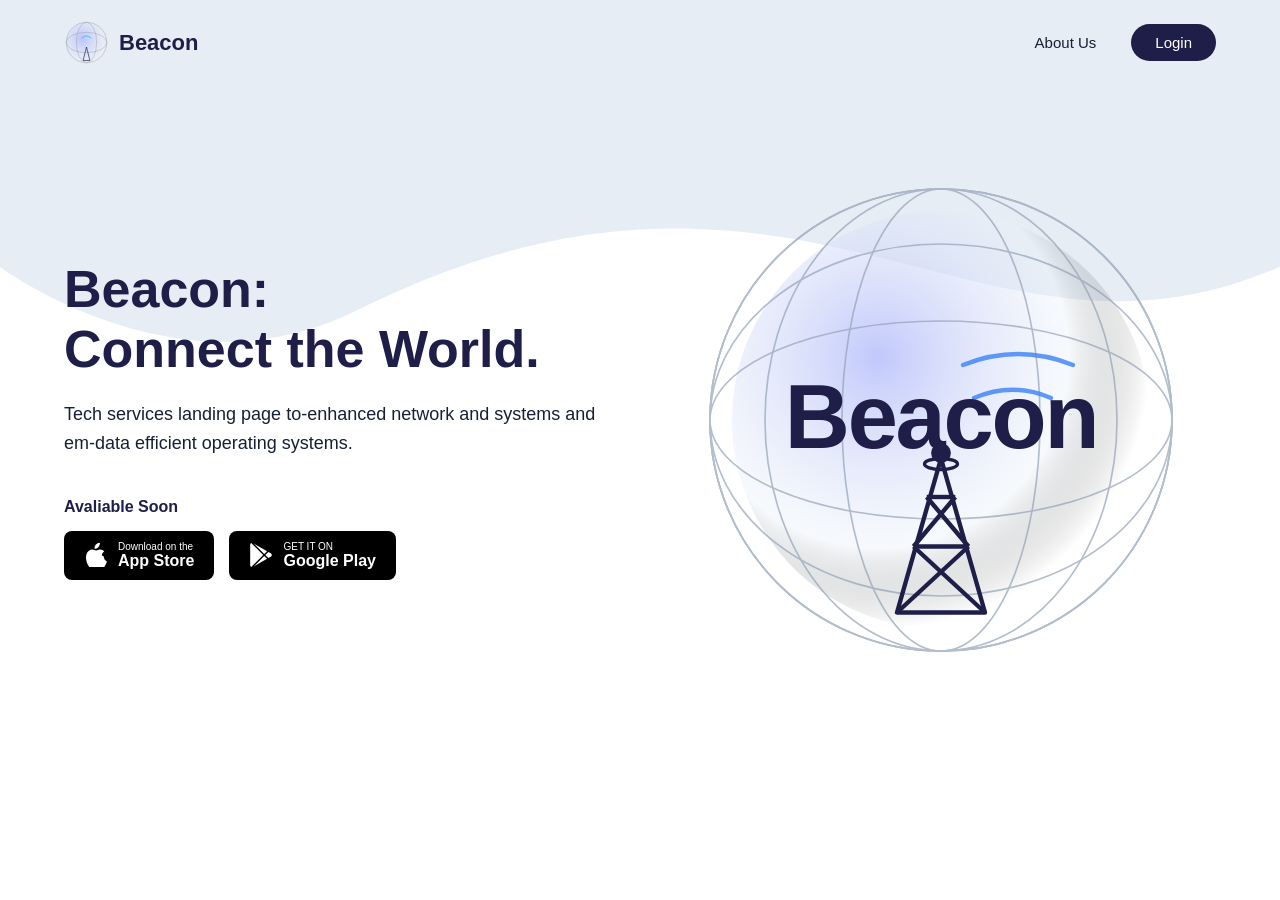
==== TOWERGIS/frontend/index.html @ b2c98d1f "initial commit" ====
<!DOCTYPE html>
<html lang="en">
<head>
    <meta charset="UTF-8">
    <meta name="viewport" content="width=device-width, initial-scale=1.0">
    <title>Beacon | Connect the World</title>

    <style>
        /* =========================================================
           BEACON LANDING PAGE
           ========================================================= */

        :root {
            --primary: #1e1e48;     /* Dark navy for brand text/buttons */
            --primary-hover: #2c2c68;
            --bg-color: #ffffff;
            --wave-color: #e6edf4;  /* Soft blue-gray for the background wave */
            --text-main: #172033;
            --text-muted: #64748b;
        }

        * {
            margin: 0;
            padding: 0;
            box-sizing: border-box;
            font-family: 'Inter', -apple-system, BlinkMacSystemFont, "Segoe UI", Roboto, sans-serif;
        }

        body {
            background-color: var(--bg-color);
            color: var(--text-main);
            overflow-x: hidden;
            position: relative;
        }

        a {
            text-decoration: none;
            color: inherit;
        }

        /* =========================================================
           BACKGROUND WAVE
           ========================================================= */
        .bg-wave {
            position: absolute;
            top: 0;
            left: 0;
            width: 100%;
            z-index: -1;
        }
        
        .bg-wave svg {
            width: 100%;
            height: auto;
            max-height: 85vh;
        }

        /* =========================================================
           NAVIGATION
           ========================================================= */
        .navbar {
            display: flex;
            justify-content: space-between;
            align-items: center;
            padding: 20px 5%;
            max-width: 1400px;
            margin: 0 auto;
            position: relative;
            z-index: 10;
        }

        .nav-logo {
            display: flex;
            align-items: center;
            gap: 10px;
            font-weight: 800;
            font-size: 22px;
            color: var(--primary);
        }

        /* Mini Logo for Navbar */
        .mini-logo-svg {
            width: 45px;
            height: 45px;
        }

        .nav-links {
            display: flex;
            gap: 35px;
            align-items: center;
        }

        .nav-links a {
            font-size: 15px;
            font-weight: 500;
            color: var(--text-main);
            transition: color 0.2s;
        }

        .nav-links a:hover {
            color: var(--primary);
        }

        .btn-get-started {
            background: var(--primary);
            color: white !important;
            padding: 10px 24px;
            border-radius: 30px;
            font-weight: 600;
            transition: background 0.2s, transform 0.2s;
        }

        .btn-get-started:hover {
            background: var(--primary-hover);
            transform: translateY(-2px);
        }

        /* Mobile Menu Toggle */
        .mobile-menu-btn {
            display: none;
            font-size: 24px;
            background: none;
            border: none;
            cursor: pointer;
            color: var(--primary);
        }

        /* =========================================================
           HERO SECTION
           ========================================================= */
        .hero {
            display: flex;
            align-items: center;
            justify-content: space-between;
            max-width: 1300px;
            margin: 60px auto;
            padding: 0 5%;
            position: relative;
            z-index: 10;
        }

        .hero-content {
            flex: 1;
            max-width: 550px;
        }

        .hero-content h1 {
            font-size: 52px;
            font-weight: 800;
            line-height: 1.15;
            color: var(--primary);
            margin-bottom: 20px;
        }

        .hero-content p {
            font-size: 18px;
            line-height: 1.6;
            color: var(--text-main);
            margin-bottom: 40px;
            font-weight: 400;
        }

        /* App Store Buttons */
        .download-title {
            font-size: 16px;
            font-weight: 700;
            margin-bottom: 15px;
            color: var(--primary);
        }

        .app-buttons {
            display: flex;
            gap: 15px;
        }

        .app-btn {
            display: flex;
            align-items: center;
            gap: 10px;
            background: #000;
            color: #fff;
            padding: 10px 20px;
            border-radius: 8px;
            text-decoration: none;
            transition: transform 0.2s;
        }

        .app-btn:hover {
            transform: translateY(-3px);
        }

        .app-btn svg {
            width: 24px;
            height: 24px;
            fill: white;
        }

        .app-btn-text {
            display: flex;
            flex-direction: column;
            align-items: flex-start;
        }

        .app-btn-text span:first-child {
            font-size: 10px;
        }

        .app-btn-text span:last-child {
            font-size: 16px;
            font-weight: 600;
        }

        /* =========================================================
           HERO GRAPHIC (BEACON LOGO)
           ========================================================= */
        .hero-graphic {
            flex: 1;
            display: flex;
            justify-content: flex-end;
            align-items: center;
        }

        .main-logo-svg {
            width: 100%;
            max-width: 550px;
            height: auto;
            animation: float 6s ease-in-out infinite;
        }

        @keyframes float {
            0% { transform: translateY(0px); }
            50% { transform: translateY(-15px); }
            100% { transform: translateY(0px); }
        }

        /* =========================================================
           RESPONSIVE DESIGN
           ========================================================= */
        @media (max-width: 992px) {
            .hero {
                flex-direction: column;
                text-align: center;
                gap: 50px;
                margin: 40px auto;
            }
            .hero-content {
                max-width: 100%;
                display: flex;
                flex-direction: column;
                align-items: center;
            }
            .hero-graphic {
                justify-content: center;
            }
            .nav-links {
                display: none; /* Hide links on mobile */
            }
            .mobile-menu-btn {
                display: block;
            }
            .hero-content h1 {
                font-size: 40px;
            }
        }

        @media (max-width: 600px) {
            .app-buttons {
                flex-direction: column;
                width: 100%;
                max-width: 300px;
            }
            .app-btn {
                justify-content: center;
            }
        }
    </style>
</head>
<body>

    <!-- Wavy Background -->
    <div class="bg-wave">
        <svg viewBox="0 0 1440 600" preserveAspectRatio="none">
            <path fill="var(--wave-color)" d="M0,0 L1440,0 L1440,300 C1100,450 900,100 400,350 C200,450 0,300 0,300 Z"></path>
        </svg>
    </div>

    <!-- Navigation Bar -->
    <nav class="navbar">
        <div class="nav-logo">
            <!-- Mini SVG Logo for Navbar -->
            <svg class="mini-logo-svg" viewBox="0 0 200 200" xmlns="http://www.w3.org/2000/svg">
                <defs>
                    <radialGradient id="mini-blue-grad" cx="40%" cy="40%" r="60%">
                        <stop offset="0%" stop-color="#bac2fb" />
                        <stop offset="100%" stop-color="#ebf1f8" stop-opacity="0.5" />
                    </radialGradient>
                </defs>
                <circle cx="100" cy="100" r="90" fill="url(#mini-blue-grad)" />
                <ellipse cx="100" cy="100" rx="90" ry="90" stroke="#888" stroke-width="1.5" fill="none" />
                <ellipse cx="100" cy="100" rx="45" ry="90" stroke="#888" stroke-width="1.5" fill="none" />
                <ellipse cx="100" cy="100" rx="90" ry="45" stroke="#888" stroke-width="1.5" fill="none" />
                <!-- Mini Tower -->
                <path d="M100 120 L85 180 L115 180 Z" stroke="#1e1e48" stroke-width="3" fill="none"/>
                <!-- Signal -->
                <path d="M80 80 Q100 60 120 80" stroke="#00c2ff" stroke-width="3" fill="none" stroke-linecap="round"/>
            </svg>
            Beacon
        </div>

        <button class="mobile-menu-btn">☰</button>

        <div class="nav-links">
            <a href="#"></a>
            <a href="#"></a>
            <a href="#"></a>
            <a href="#"></a>
            <a href="about.html">About Us</a>
            <!-- Links to your actual login page -->
            <a href="login.html" class="btn-get-started">Login</a>
        </div>
    </nav>

    <!-- Hero Section -->
    <main class="hero">
        <!-- Left Content -->
        <div class="hero-content">
            <h1>Beacon:<br>Connect the World.</h1>
            <p>Tech services landing page to-enhanced network and systems and em-data efficient operating systems.</p>
            
            <div class="download-title">Avaliable Soon</div>
            <div class="app-buttons">
                <a href="#" class="app-btn">
                    <!-- Apple Logo SVG -->
                    <svg viewBox="0 0 384 512">
                        <path d="M318.7 268.7c-.2-36.7 16.4-64.4 50-84.8-18.8-26.9-47.2-41.7-84.1-44.6-35.9-2.8-74.3 22.7-93.1 22.7-18.9 0-48.6-21.4-75.6-21.2-46.7 .3-89.8 27.2-114 69.2-48.8 84.8-14.8 211.2 32.5 281.3 23.3 34.6 51 70.3 87 69.1 34.2-1.3 47.3-21.9 88.5-21.9 41.1 0 53 22 88.5 21.3 37.3-.6 61.2-33.8 84.1-70.5 29.3-46.9 41.4-92.4 42.1-94.8-1.1-.5-66.2-25.5-65.9-105.8zM245.9 83.1c20.3-24.7 34-59.2 30.2-93.1-28.7 1.2-64.4 19.3-85.4 43.8-17.5 20.3-33.5 55.4-28.9 88.7 32.3 2.5 63.8-14.7 84.1-39.4z"/>
                    </svg>
                    <div class="app-btn-text">
                        <span>Download on the</span>
                        <span>App Store</span>
                    </div>
                </a>

                <a href="#" class="app-btn">
                    <!-- Google Play Logo SVG -->
                    <svg viewBox="0 0 512 512">
                        <path d="M325.3 234.3L104.6 13l280.8 161.2-60.1 60.1zM47 0C34 6.8 25.3 19.2 25.3 35.3v441.3c0 16.1 8.7 28.5 21.7 35.3l256-256L47 0zm425.2 225.6l-58.9-34.1-65.7 64.5 65.7 64.5 60.1-34.1c18-14.3 18-46.5-1.2-60.8zM104.6 499l280.8-161.2-60.1-60.1L104.6 499z"/>
                    </svg>
                    <div class="app-btn-text">
                        <span>GET IT ON</span>
                        <span>Google Play</span>
                    </div>
                </a>
            </div>
        </div>

        <!-- Right Content: The Beacon Logo Graphic -->
        <div class="hero-graphic">
            <!-- Full SVG Recreation of the Beacon Logo -->
            <svg class="main-logo-svg" viewBox="0 0 500 500" xmlns="http://www.w3.org/2000/svg">
                <defs>
                    <radialGradient id="blue-grad" cx="35%" cy="35%" r="65%">
                        <stop offset="0%" stop-color="#bac2fb" stop-opacity="0.9" />
                        <stop offset="70%" stop-color="#ebf1f8" stop-opacity="0.4" />
                        <stop offset="100%" stop-color="transparent" />
                    </radialGradient>
                    
                    <filter id="shadow" x="-10%" y="-10%" width="120%" height="120%">
                        <feDropShadow dx="0" dy="5" stdDeviation="5" flood-color="#000" flood-opacity="0.2"/>
                    </filter>
                </defs>

                <!-- Colored Backdrop -->
                <circle cx="250" cy="250" r="190" fill="url(#blue-grad)" />

                <!-- Wireframe Globe Lines -->
                <g stroke="#94a3b8" stroke-width="1.5" fill="none" opacity="0.7">
                    <!-- Outer Circle -->
                    <circle cx="250" cy="250" r="210" />
                    <!-- Vertical Ellipses -->
                    <ellipse cx="250" cy="250" rx="90" ry="210" />
                    <ellipse cx="250" cy="250" rx="160" ry="210" />
                    <!-- Horizontal Ellipses -->
                    <ellipse cx="250" cy="250" rx="210" ry="90" />
                    <ellipse cx="250" cy="250" rx="210" ry="160" />
                    <!-- Diagonals -->
                    <ellipse cx="250" cy="250" rx="210" ry="210" transform="rotate(45 250 250)" />
                    <ellipse cx="250" cy="250" rx="210" ry="210" transform="rotate(-45 250 250)" />
                </g>

                <!-- Signal Waves -->
                <g stroke="#3b82f6" stroke-width="4" fill="none" stroke-linecap="round" opacity="0.8">
                    <path d="M 270 200 Q 320 180 370 200" />
                    <path d="M 280 230 Q 315 215 350 230" />
                </g>

                <!-- Text "Beacon" -->
                <text x="250" y="275" font-family="'Inter', sans-serif" font-size="82" font-weight="900" fill="#1e1e48" text-anchor="middle" letter-spacing="-2">Beacon</text>

                <!-- Tower Structure -->
                <g stroke="#1e1e48" stroke-width="4" fill="none" stroke-linejoin="round" transform="translate(0, 25)">
                    <!-- Main Legs -->
                    <path d="M 250 260 L 210 400 L 290 400 Z" />
                    <!-- Horizontal braces -->
                    <line x1="225" y1="340" x2="275" y2="340" />
                    <line x1="237" y1="295" x2="263" y2="295" />
                    <!-- Diagonal braces -->
                    <line x1="225" y1="340" x2="263" y2="295" />
                    <line x1="237" y1="295" x2="275" y2="340" />
                    
                    <line x1="210" y1="400" x2="275" y2="340" />
                    <line x1="225" y1="340" x2="290" y2="400" />
                    
                    <!-- Top Beacon dot -->
                    <circle cx="250" cy="255" r="7" fill="#1e1e48" />
                    <!-- Ring around top -->
                    <ellipse cx="250" cy="265" rx="15" ry="5" stroke-width="3" />
                </g>
            </svg>
        </div>
    </main>

    <script>
        // Simple script to handle mobile menu toggle
        document.querySelector('.mobile-menu-btn').addEventListener('click', function() {
            const links = document.querySelector('.nav-links');
            if (links.style.display === 'flex') {
                links.style.display = 'none';
            } else {
                links.style.display = 'flex';
                links.style.flexDirection = 'column';
                links.style.position = 'absolute';
                links.style.top = '80px';
                links.style.left = '0';
                links.style.width = '100%';
                links.style.background = '#ffffff';
                links.style.padding = '20px';
                links.style.boxShadow = '0 10px 15px rgba(0,0,0,0.1)';
            }
        });
    </script>
</body>
</html>
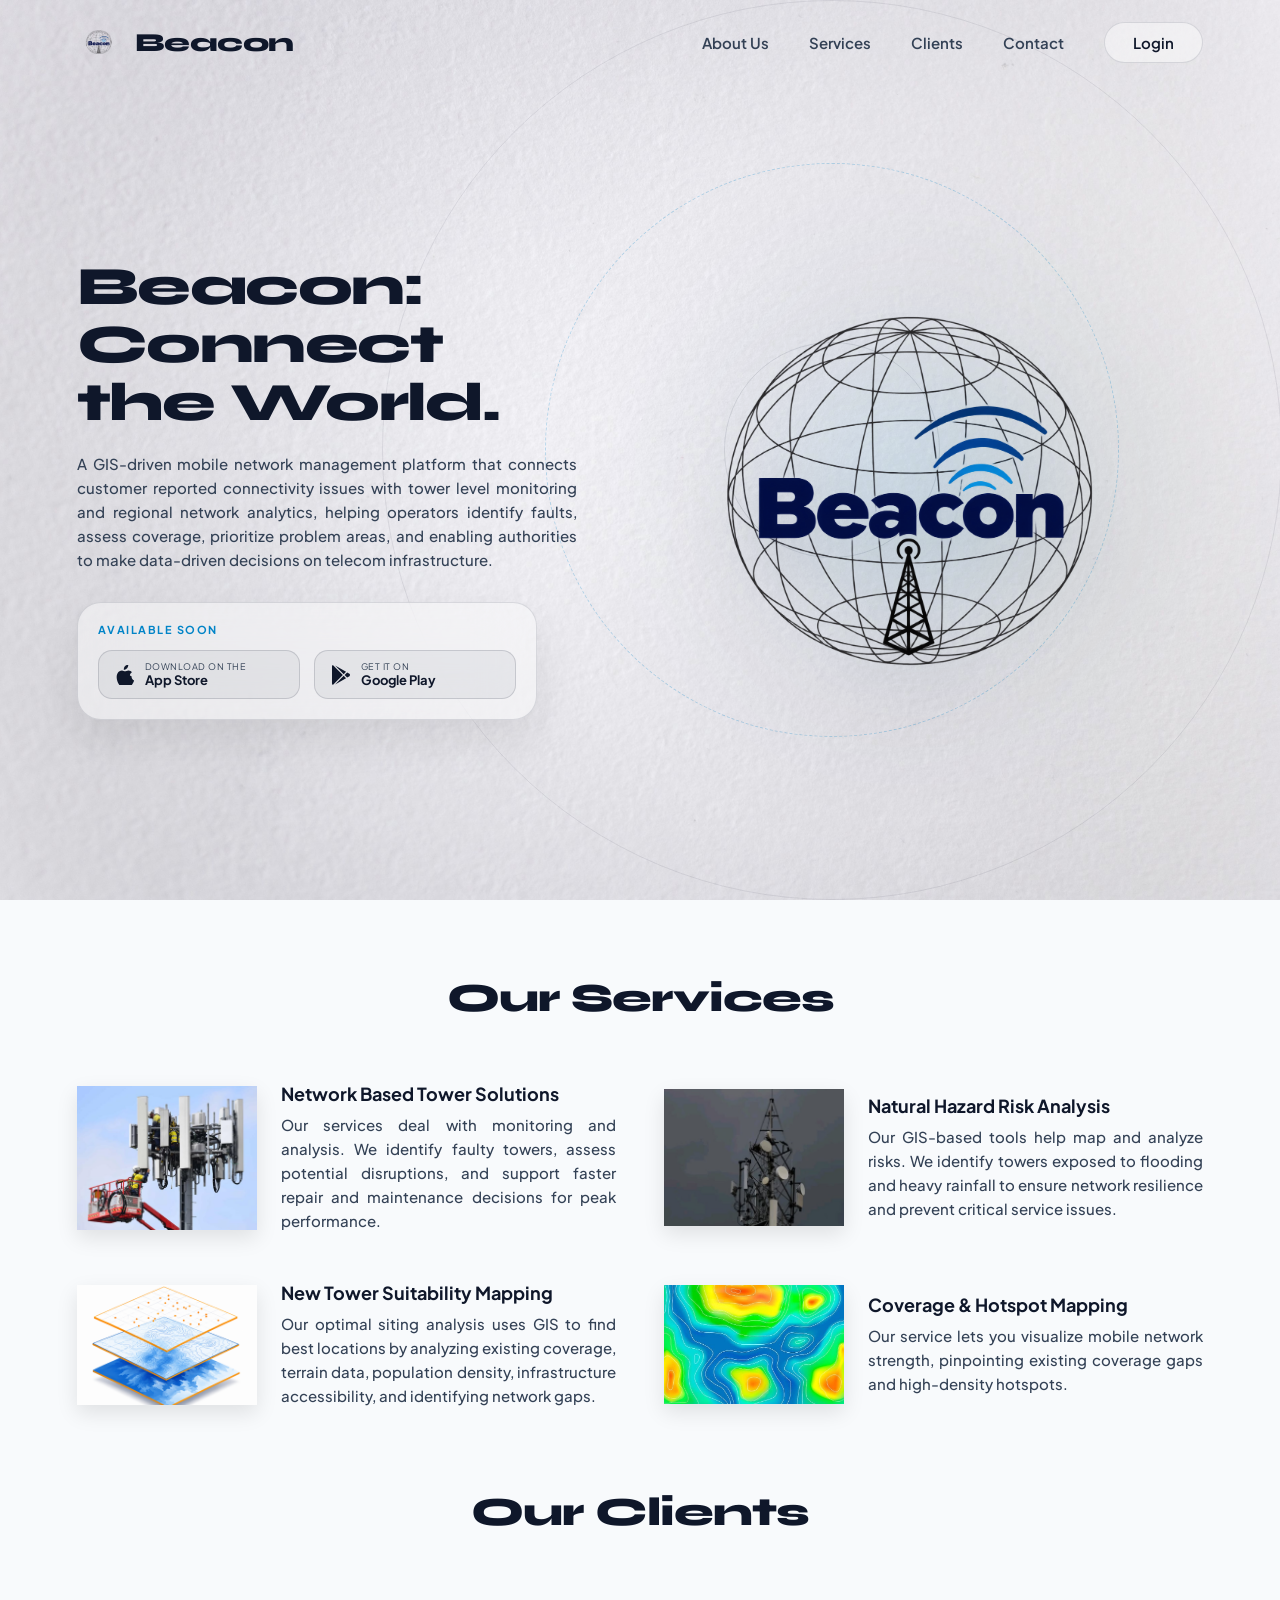
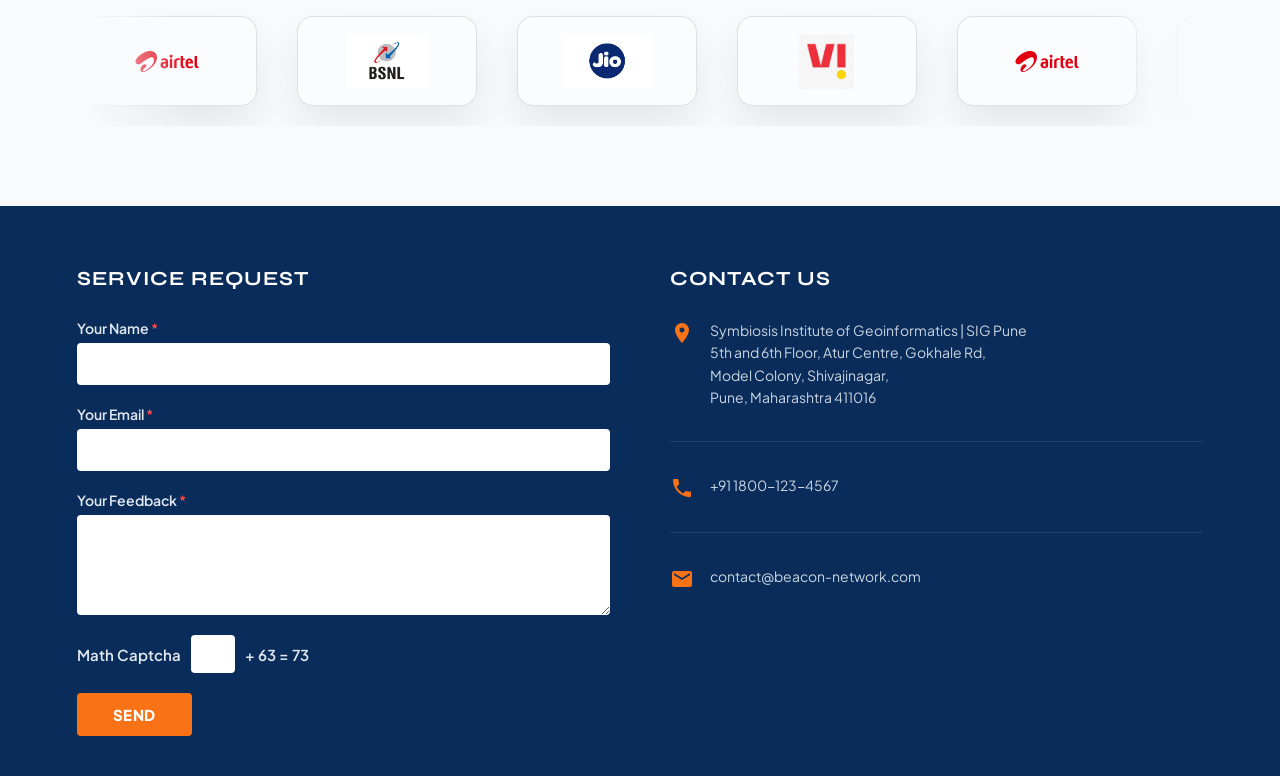
==== commit d9c1fe40: "merged updated code from teammate" ====
--- a/TOWERGIS/frontend/index.html
+++ b/TOWERGIS/frontend/index.html
@@ -5,32 +5,56 @@
     <meta name="viewport" content="width=device-width, initial-scale=1.0">
     <title>Beacon | Connect the World</title>
 
+    <link rel="preconnect" href="https://fonts.googleapis.com">
+    <link rel="preconnect" href="https://fonts.gstatic.com" crossorigin>
+    <link href="https://fonts.googleapis.com/css2?family=Plus+Jakarta+Sans:wght@300;400;500;600;700;800&family=Syne:wght@500;700;800&display=swap" rel="stylesheet">
+
     <style>
-        /* =========================================================
-           BEACON LANDING PAGE
-           ========================================================= */
-
         :root {
-            --primary: #1e1e48;     /* Dark navy for brand text/buttons */
-            --primary-hover: #2c2c68;
-            --bg-color: #ffffff;
-            --wave-color: #e6edf4;  /* Soft blue-gray for the background wave */
-            --text-main: #172033;
-            --text-muted: #64748b;
+            --text-main: #0f172a;        /* Dark slate main text */
+            --text-muted: #334155;       /* Muted dark body text */
+            --accent-glow: #0284c7;      /* Darker sky-blue accent */
+            --beacon-blue: #092c5a;     /* Deep Beacon Blue shade for Footer */
+            
+            --font-logo: 'Colasta', 'Syne', sans-serif;
+            --font-body: 'Methane', 'Plus Jakarta Sans', sans-serif;
+
+            /* Light Glassmorphic Card Styling */
+            --glass-bg: rgba(255, 255, 255, 0.45);
+            --glass-border: rgba(15, 23, 42, 0.12);
+            --glass-blur: blur(28px);
+            --glass-shadow: 0 20px 40px rgba(0, 0, 0, 0.08);
+        }
+
+        @font-face {
+            font-family: 'Colasta';
+            src: local('Colasta');
+            font-weight: bold;
+        }
+        @font-face {
+            font-family: 'Methane';
+            src: local('Methane');
         }
 
         * {
             margin: 0;
             padding: 0;
             box-sizing: border-box;
-            font-family: 'Inter', -apple-system, BlinkMacSystemFont, "Segoe UI", Roboto, sans-serif;
+            font-family: var(--font-body);
+        }
+
+        html, body {
+            min-height: 100vh;
+            overflow-y: auto;
+            scroll-behavior: smooth;
         }
 
         body {
-            background-color: var(--bg-color);
+            background-color: #f8fafc;
             color: var(--text-main);
-            overflow-x: hidden;
             position: relative;
+            display: flex;
+            flex-direction: column;
         }
 
         a {
@@ -38,389 +62,846 @@
             color: inherit;
         }
 
-        /* =========================================================
-           BACKGROUND WAVE
-           ========================================================= */
-        .bg-wave {
+        /* BACKGROUND MEDIA */
+        .bg-viewport {
+            position: fixed;
+            inset: 0;
+            width: 100vw;
+            height: 100vh;
+            z-index: 1;
+            pointer-events: none;
+            overflow: hidden;
+        }
+
+        .bg-image {
             position: absolute;
-            top: 0;
-            left: 0;
-            width: 100%;
-            z-index: -1;
-        }
-        
-        .bg-wave svg {
-            width: 100%;
-            height: auto;
-            max-height: 85vh;
-        }
-
-        /* =========================================================
-           NAVIGATION
-           ========================================================= */
+            inset: 0;
+            width: 100%;
+            height: 100%;
+            object-fit: cover;
+            filter: none;
+        }
+
+        .bg-overlay {
+            display: none;
+        }
+
+        .radar-rings {
+            position: absolute;
+            top: 50%;
+            left: 65%;
+            transform: translate(-50%, -50%);
+            width: 900px;
+            height: 900px;
+            border-radius: 50%;
+            border: 1px solid rgba(15, 23, 42, 0.08);
+            pointer-events: none;
+        }
+
+        .radar-rings::before,
+        .radar-rings::after {
+            content: '';
+            position: absolute;
+            inset: 18%;
+            border-radius: 50%;
+            border: 1px dashed rgba(2, 132, 199, 0.25);
+        }
+
+        .radar-rings::after {
+            inset: 38%;
+            border: 1px solid rgba(15, 23, 42, 0.1);
+        }
+
+        /* NAVIGATION BAR */
         .navbar {
             display: flex;
             justify-content: space-between;
             align-items: center;
-            padding: 20px 5%;
+            padding: 20px 6%;
             max-width: 1400px;
             margin: 0 auto;
+            width: 100%;
             position: relative;
             z-index: 10;
         }
 
-        .nav-logo {
+        .nav-brand {
+            display: flex;
+            align-items: center;
+            gap: 14px;
+        }
+
+        .nav-logo-wrapper {
+            width: 44px;
+            height: 44px;
+            display: flex;
+            align-items: center;
+            justify-content: center;
+            background: transparent;
+            border: none;
+            padding: 0;
+            box-shadow: none;
+        }
+
+        .nav-logo-img {
+            width: 100%;
+            height: 100%;
+            object-fit: contain;
+        }
+
+        .nav-title {
+            font-family: var(--font-logo);
+            font-weight: 800;
+            font-size: 26px;
+            letter-spacing: -0.5px;
+            color: var(--text-main);
+        }
+
+        .nav-links {
+            display: flex;
+            gap: 40px;
+            align-items: center;
+        }
+
+        .nav-links a {
+            font-size: 15px;
+            font-weight: 600;
+            color: var(--text-muted);
+            transition: color 0.25s;
+        }
+
+        .nav-links a:hover {
+            color: var(--text-main);
+        }
+
+        .btn-login {
+            background: var(--glass-bg);
+            border: 1px solid var(--glass-border);
+            backdrop-filter: var(--glass-blur);
+            -webkit-backdrop-filter: var(--glass-blur);
+            color: var(--text-main) !important;
+            padding: 10px 28px;
+            border-radius: 30px;
+            font-weight: 700;
+            transition: all 0.3s ease;
+        }
+
+        .btn-login:hover {
+            background: rgba(255, 255, 255, 0.8);
+            border-color: rgba(15, 23, 42, 0.3);
+            transform: translateY(-2px);
+        }
+
+        .mobile-menu-btn {
+            display: none;
+            font-size: 22px;
+            background: none;
+            border: none;
+            color: var(--text-main);
+            cursor: pointer;
+        }
+
+        /* HERO SECTION */
+        .hero {
+            display: flex;
+            align-items: center;
+            justify-content: space-between;
+            max-width: 1400px;
+            margin: auto;
+            padding: 0 4% 0 6%;
+            position: relative;
+            z-index: 10;
+            gap: 20px;
+            min-height: calc(100vh - 90px);
+            width: 100%;
+        }
+
+        .hero-content {
+            flex: 0 0 500px;
+            max-width: 500px;
+            z-index: 5;
+        }
+
+        .hero-title {
+            font-family: var(--font-logo);
+            font-size: 54px;
+            font-weight: 800;
+            line-height: 1.08;
+            letter-spacing: -1.5px;
+            margin-bottom: 20px;
+            color: var(--text-main);
+        }
+
+        .hero-description {
+            font-size: 15px;
+            line-height: 1.6;
+            color: var(--text-muted);
+            margin-bottom: 30px;
+            font-weight: 500;
+            text-align: justify;
+        }
+
+        .download-card {
+            background: var(--glass-bg);
+            border: 1px solid var(--glass-border);
+            backdrop-filter: var(--glass-blur);
+            -webkit-backdrop-filter: var(--glass-blur);
+            padding: 20px;
+            border-radius: 24px;
+            box-shadow: var(--glass-shadow);
+            display: inline-block;
+            width: 100%;
+            max-width: 460px;
+        }
+
+        .download-title {
+            font-size: 11px;
+            text-transform: uppercase;
+            letter-spacing: 1.5px;
+            font-weight: 700;
+            margin-bottom: 14px;
+            color: var(--accent-glow);
+        }
+
+        .app-buttons {
+            display: flex;
+            gap: 14px;
+        }
+
+        .app-btn {
+            flex: 1;
             display: flex;
             align-items: center;
             gap: 10px;
-            font-weight: 800;
-            font-size: 22px;
-            color: var(--primary);
-        }
-
-        /* Mini Logo for Navbar */
-        .mini-logo-svg {
-            width: 45px;
-            height: 45px;
-        }
-
-        .nav-links {
-            display: flex;
-            gap: 35px;
+            background: rgba(15, 23, 42, 0.05);
+            border: 1px solid rgba(15, 23, 42, 0.15);
+            color: var(--text-main);
+            padding: 10px 16px;
+            border-radius: 14px;
+            transition: all 0.3s ease;
+        }
+
+        .app-btn:hover {
+            background: rgba(15, 23, 42, 0.1);
+            border-color: rgba(15, 23, 42, 0.3);
+            transform: translateY(-2px);
+        }
+
+        .app-btn svg {
+            width: 20px;
+            height: 20px;
+            fill: var(--text-main);
+        }
+
+        .app-btn-text {
+            display: flex;
+            flex-direction: column;
+        }
+
+        .app-btn-text span:first-child {
+            font-size: 9px;
+            text-transform: uppercase;
+            letter-spacing: 0.5px;
+            color: var(--text-muted);
+        }
+
+        .app-btn-text span:last-child {
+            font-size: 13px;
+            font-weight: 700;
+            color: var(--text-main);
+        }
+
+        .hero-graphic {
+            flex: 1;
+            height: 100%;
+            display: flex;
+            justify-content: center;
             align-items: center;
-        }
-
-        .nav-links a {
-            font-size: 15px;
-            font-weight: 500;
-            color: var(--text-main);
-            transition: color 0.2s;
-        }
-
-        .nav-links a:hover {
-            color: var(--primary);
-        }
-
-        .btn-get-started {
-            background: var(--primary);
-            color: white !important;
-            padding: 10px 24px;
-            border-radius: 30px;
-            font-weight: 600;
-            transition: background 0.2s, transform 0.2s;
-        }
-
-        .btn-get-started:hover {
-            background: var(--primary-hover);
-            transform: translateY(-2px);
-        }
-
-        /* Mobile Menu Toggle */
-        .mobile-menu-btn {
-            display: none;
-            font-size: 24px;
-            background: none;
-            border: none;
-            cursor: pointer;
-            color: var(--primary);
-        }
-
-        /* =========================================================
-           HERO SECTION
-           ========================================================= */
-        .hero {
-            display: flex;
-            align-items: center;
-            justify-content: space-between;
-            max-width: 1300px;
-            margin: 60px auto;
-            padding: 0 5%;
+            position: relative;
+            z-index: 2;
+        }
+
+        .hero-graphic::before {
+            content: '';
+            position: absolute;
+            width: 100%;
+            height: 100%;
+            max-width: 650px;
+            max-height: 650px;
+            background: radial-gradient(circle, rgba(2, 132, 199, 0.15) 0%, rgba(15, 23, 42, 0.05) 45%, rgba(255, 255, 255, 0) 70%);
+            border-radius: 50%;
+            pointer-events: none;
+            z-index: 1;
+            filter: blur(50px);
+        }
+
+        .hero-standalone-logo {
+            width: 100%;
+            height: 80vh;
+            max-height: 100%;
+            object-fit: contain;
+            position: relative;
+            z-index: 2;
+            filter: drop-shadow(0 20px 40px rgba(0, 0, 0, 0.15));
+            animation: float 6s ease-in-out infinite;
+        }
+
+        @keyframes float {
+            0% { transform: translateY(0px); }
+            50% { transform: translateY(-12px); }
+            100% { transform: translateY(0px); }
+        }
+
+        /* DIRECT SERVICES SECTION */
+        .services-section {
             position: relative;
             z-index: 10;
-        }
-
-        .hero-content {
+            max-width: 1400px;
+            margin: 0 auto;
+            padding: 80px 6% 40px;
+            width: 100%;
+        }
+
+        .services-header {
+            text-align: center;
+            margin-bottom: 60px;
+        }
+
+        .services-title {
+            font-family: var(--font-logo);
+            font-size: 40px;
+            font-weight: 800;
+            letter-spacing: -1px;
+            color: var(--text-main);
+            margin-bottom: 12px;
+        }
+
+        .services-grid {
+            display: grid;
+            grid-template-columns: repeat(2, 1fr);
+            gap: 48px;
+        }
+
+        .service-item {
+            display: flex;
+            align-items: center;
+            gap: 24px;
+        }
+
+        .service-img {
+            max-width: 180px;
+            width: 100%;
+            height: auto;
+            object-fit: contain;
+            border-radius: 0;
+            flex-shrink: 0;
+            box-shadow: 0 8px 20px rgba(0, 0, 0, 0.1);
+        }
+
+        .service-info {
             flex: 1;
-            max-width: 550px;
-        }
-
-        .hero-content h1 {
-            font-size: 52px;
-            font-weight: 800;
-            line-height: 1.15;
-            color: var(--primary);
-            margin-bottom: 20px;
-        }
-
-        .hero-content p {
+        }
+
+        .service-title {
+            font-family: var(--font-body);
             font-size: 18px;
+            font-weight: 700;
+            color: var(--text-main);
+            margin-bottom: 8px;
+        }
+
+        .service-info p {
+            font-size: 15px;
             line-height: 1.6;
-            color: var(--text-main);
-            margin-bottom: 40px;
-            font-weight: 400;
-        }
-
-        /* App Store Buttons */
-        .download-title {
-            font-size: 16px;
+            color: var(--text-muted);
+            font-weight: 500;
+            text-align: justify;
+        }
+
+        /* OUR CLIENTS MARQUEE SECTION */
+        .clients-section {
+            position: relative;
+            z-index: 10;
+            max-width: 1400px;
+            margin: 0 auto;
+            padding: 40px 6% 80px;
+            width: 100%;
+            overflow: hidden;
+        }
+
+        .marquee-container {
+            width: 100%;
+            overflow: hidden;
+            position: relative;
+            padding: 20px 0;
+            mask-image: linear-gradient(to right, transparent, black 10%, black 90%, transparent);
+            -webkit-mask-image: linear-gradient(to right, transparent, black 10%, black 90%, transparent);
+        }
+
+        .marquee-track {
+            display: flex;
+            gap: 40px;
+            width: max-content;
+            animation: marquee 16s linear infinite;
+        }
+
+        .marquee-container:hover .marquee-track {
+            animation-play-state: paused;
+        }
+
+        .client-logo-card {
+            background: var(--glass-bg);
+            border: 1px solid var(--glass-border);
+            backdrop-filter: var(--glass-blur);
+            -webkit-backdrop-filter: var(--glass-blur);
+            border-radius: 16px;
+            padding: 16px 32px;
+            display: flex;
+            align-items: center;
+            justify-content: center;
+            min-width: 180px;
+            height: 90px;
+            box-shadow: var(--glass-shadow);
+        }
+
+        .client-logo {
+            max-width: 120px;
+            max-height: 55px;
+            object-fit: contain;
+        }
+
+        @keyframes marquee {
+            0% {
+                transform: translateX(0);
+            }
+            100% {
+                transform: translateX(-50%);
+            }
+        }
+
+        /* CONTACT & FEEDBACK FOOTER SECTION */
+        .contact-section {
+            background-color: var(--beacon-blue);
+            color: #ffffff;
+            position: relative;
+            z-index: 10;
+            padding: 60px 6% 40px;
+            width: 100%;
+        }
+
+        .contact-container {
+            max-width: 1200px;
+            margin: 0 auto;
+            display: grid;
+            grid-template-columns: 1fr 1fr;
+            gap: 60px;
+        }
+
+        .contact-col-title {
+            font-family: var(--font-logo);
+            font-size: 20px;
             font-weight: 700;
-            margin-bottom: 15px;
-            color: var(--primary);
-        }
-
-        .app-buttons {
-            display: flex;
-            gap: 15px;
-        }
-
-        .app-btn {
+            letter-spacing: 1px;
+            text-transform: uppercase;
+            margin-bottom: 28px;
+            color: #ffffff;
+        }
+
+        .contact-col-title span {
+            color: #ff4d4d;
+        }
+
+        /* Feedback Form */
+        .feedback-form {
+            display: flex;
+            flex-direction: column;
+            gap: 20px;
+        }
+
+        .form-group {
+            display: flex;
+            flex-direction: column;
+            gap: 6px;
+        }
+
+        .form-group label {
+            font-size: 14px;
+            font-weight: 600;
+            color: #e2e8f0;
+        }
+
+        .form-group label span {
+            color: #ff4d4d;
+        }
+
+        .form-input, 
+        .form-textarea {
+            width: 100%;
+            background: #ffffff;
+            border: none;
+            outline: none;
+            padding: 12px 14px;
+            border-radius: 4px;
+            font-size: 14px;
+            color: #0f172a;
+        }
+
+        .form-textarea {
+            resize: vertical;
+            min-height: 100px;
+        }
+
+        .captcha-group {
             display: flex;
             align-items: center;
             gap: 10px;
-            background: #000;
-            color: #fff;
-            padding: 10px 20px;
-            border-radius: 8px;
-            text-decoration: none;
-            transition: transform 0.2s;
-        }
-
-        .app-btn:hover {
-            transform: translateY(-3px);
-        }
-
-        .app-btn svg {
+            font-size: 15px;
+            color: #e2e8f0;
+            font-weight: 600;
+        }
+
+        .captcha-input {
+            width: 44px;
+            height: 38px;
+            background: #ffffff;
+            border: none;
+            border-radius: 4px;
+            text-align: center;
+            font-size: 15px;
+            font-weight: 700;
+            color: #0f172a;
+        }
+
+        .btn-send {
+            background: #f97316;
+            color: #ffffff;
+            border: none;
+            padding: 12px 36px;
+            font-size: 15px;
+            font-weight: 800;
+            letter-spacing: 0.5px;
+            border-radius: 4px;
+            cursor: pointer;
+            width: fit-content;
+            text-transform: uppercase;
+            transition: background-color 0.25s, transform 0.2s;
+        }
+
+        .btn-send:hover {
+            background: #ea580c;
+            transform: translateY(-2px);
+        }
+
+        /* Contact Details Right Column */
+        .contact-info {
+            display: flex;
+            flex-direction: column;
+            gap: 28px;
+        }
+
+        .info-item {
+            display: flex;
+            align-items: flex-start;
+            gap: 16px;
+        }
+
+        .info-icon {
             width: 24px;
             height: 24px;
-            fill: white;
-        }
-
-        .app-btn-text {
-            display: flex;
-            flex-direction: column;
-            align-items: flex-start;
-        }
-
-        .app-btn-text span:first-child {
-            font-size: 10px;
-        }
-
-        .app-btn-text span:last-child {
-            font-size: 16px;
-            font-weight: 600;
-        }
-
-        /* =========================================================
-           HERO GRAPHIC (BEACON LOGO)
-           ========================================================= */
-        .hero-graphic {
-            flex: 1;
-            display: flex;
-            justify-content: flex-end;
-            align-items: center;
-        }
-
-        .main-logo-svg {
-            width: 100%;
-            max-width: 550px;
-            height: auto;
-            animation: float 6s ease-in-out infinite;
-        }
-
-        @keyframes float {
-            0% { transform: translateY(0px); }
-            50% { transform: translateY(-15px); }
-            100% { transform: translateY(0px); }
-        }
-
-        /* =========================================================
-           RESPONSIVE DESIGN
-           ========================================================= */
+            fill: #f97316;
+            flex-shrink: 0;
+            margin-top: 2px;
+        }
+
+        .info-text {
+            font-size: 14px;
+            line-height: 1.6;
+            color: #cbd5e1;
+        }
+
+        .info-text a {
+            color: #cbd5e1;
+            transition: color 0.2s;
+        }
+
+        .info-text a:hover {
+            color: #ffffff;
+            text-decoration: underline;
+        }
+
+        .info-divider {
+            width: 100%;
+            height: 1px;
+            background: rgba(255, 255, 255, 0.1);
+            margin: 4px 0;
+        }
+
+        /* RESPONSIVE DESIGN */
         @media (max-width: 992px) {
             .hero {
                 flex-direction: column;
                 text-align: center;
-                gap: 50px;
-                margin: 40px auto;
+                margin: 20px auto;
+                padding: 0 6%;
+                min-height: auto;
             }
             .hero-content {
                 max-width: 100%;
+                flex: none;
                 display: flex;
                 flex-direction: column;
                 align-items: center;
             }
-            .hero-graphic {
-                justify-content: center;
-            }
             .nav-links {
-                display: none; /* Hide links on mobile */
+                display: none;
             }
             .mobile-menu-btn {
                 display: block;
             }
-            .hero-content h1 {
-                font-size: 40px;
-            }
-        }
-
-        @media (max-width: 600px) {
-            .app-buttons {
+            .hero-title {
+                font-size: 42px;
+            }
+            .hero-graphic {
+                width: 100%;
+                height: auto;
+                margin-top: 20px;
+            }
+            .hero-standalone-logo {
+                width: 100%;
+                height: auto;
+                max-width: 450px;
+            }
+            .services-grid {
+                grid-template-columns: 1fr;
+                gap: 36px;
+            }
+            .service-item {
                 flex-direction: column;
-                width: 100%;
-                max-width: 300px;
-            }
-            .app-btn {
-                justify-content: center;
+                text-align: center;
+            }
+            .service-img {
+                max-width: 240px;
+            }
+            .contact-container {
+                grid-template-columns: 1fr;
+                gap: 40px;
             }
         }
     </style>
 </head>
 <body>
 
-    <!-- Wavy Background -->
-    <div class="bg-wave">
-        <svg viewBox="0 0 1440 600" preserveAspectRatio="none">
-            <path fill="var(--wave-color)" d="M0,0 L1440,0 L1440,300 C1100,450 900,100 400,350 C200,450 0,300 0,300 Z"></path>
-        </svg>
+    <div class="bg-viewport">
+        <img src="background_final.jpg" alt="Background Texture" class="bg-image">
+        <div class="bg-overlay"></div>
+        <div class="radar-rings"></div>
     </div>
 
-    <!-- Navigation Bar -->
     <nav class="navbar">
-        <div class="nav-logo">
-            <!-- Mini SVG Logo for Navbar -->
-            <svg class="mini-logo-svg" viewBox="0 0 200 200" xmlns="http://www.w3.org/2000/svg">
-                <defs>
-                    <radialGradient id="mini-blue-grad" cx="40%" cy="40%" r="60%">
-                        <stop offset="0%" stop-color="#bac2fb" />
-                        <stop offset="100%" stop-color="#ebf1f8" stop-opacity="0.5" />
-                    </radialGradient>
-                </defs>
-                <circle cx="100" cy="100" r="90" fill="url(#mini-blue-grad)" />
-                <ellipse cx="100" cy="100" rx="90" ry="90" stroke="#888" stroke-width="1.5" fill="none" />
-                <ellipse cx="100" cy="100" rx="45" ry="90" stroke="#888" stroke-width="1.5" fill="none" />
-                <ellipse cx="100" cy="100" rx="90" ry="45" stroke="#888" stroke-width="1.5" fill="none" />
-                <!-- Mini Tower -->
-                <path d="M100 120 L85 180 L115 180 Z" stroke="#1e1e48" stroke-width="3" fill="none"/>
-                <!-- Signal -->
-                <path d="M80 80 Q100 60 120 80" stroke="#00c2ff" stroke-width="3" fill="none" stroke-linecap="round"/>
-            </svg>
-            Beacon
+        <div class="nav-brand">
+            <div class="nav-logo-wrapper">
+                <img src="logotrans.png" alt="Beacon Logo" class="nav-logo-img">
+            </div>
+            <span class="nav-title">Beacon</span>
         </div>
 
-        <button class="mobile-menu-btn">☰</button>
+        <button class="mobile-menu-btn" aria-label="Toggle Menu">☰</button>
 
         <div class="nav-links">
-            <a href="#"></a>
-            <a href="#"></a>
-            <a href="#"></a>
-            <a href="#"></a>
             <a href="about.html">About Us</a>
-            <!-- Links to your actual login page -->
-            <a href="login.html" class="btn-get-started">Login</a>
+            <a href="#services">Services</a>
+            <a href="#clients">Clients</a>
+            <a href="#contact">Contact</a>
+            <a href="login.html" class="btn-login">Login</a>
         </div>
     </nav>
 
-    <!-- Hero Section -->
     <main class="hero">
-        <!-- Left Content -->
         <div class="hero-content">
-            <h1>Beacon:<br>Connect the World.</h1>
-            <p>Tech services landing page to-enhanced network and systems and em-data efficient operating systems.</p>
+            <h1 class="hero-title">Beacon:<br>Connect the World.</h1>
+            <p class="hero-description">
+                A GIS-driven mobile network management platform that connects customer reported connectivity issues with tower level monitoring and regional network analytics, helping operators identify faults, assess coverage, prioritize problem areas, and enabling authorities to make data-driven decisions on telecom infrastructure.
+            </p>
             
-            <div class="download-title">Avaliable Soon</div>
-            <div class="app-buttons">
-                <a href="#" class="app-btn">
-                    <!-- Apple Logo SVG -->
-                    <svg viewBox="0 0 384 512">
-                        <path d="M318.7 268.7c-.2-36.7 16.4-64.4 50-84.8-18.8-26.9-47.2-41.7-84.1-44.6-35.9-2.8-74.3 22.7-93.1 22.7-18.9 0-48.6-21.4-75.6-21.2-46.7 .3-89.8 27.2-114 69.2-48.8 84.8-14.8 211.2 32.5 281.3 23.3 34.6 51 70.3 87 69.1 34.2-1.3 47.3-21.9 88.5-21.9 41.1 0 53 22 88.5 21.3 37.3-.6 61.2-33.8 84.1-70.5 29.3-46.9 41.4-92.4 42.1-94.8-1.1-.5-66.2-25.5-65.9-105.8zM245.9 83.1c20.3-24.7 34-59.2 30.2-93.1-28.7 1.2-64.4 19.3-85.4 43.8-17.5 20.3-33.5 55.4-28.9 88.7 32.3 2.5 63.8-14.7 84.1-39.4z"/>
-                    </svg>
-                    <div class="app-btn-text">
-                        <span>Download on the</span>
-                        <span>App Store</span>
-                    </div>
-                </a>
-
-                <a href="#" class="app-btn">
-                    <!-- Google Play Logo SVG -->
-                    <svg viewBox="0 0 512 512">
-                        <path d="M325.3 234.3L104.6 13l280.8 161.2-60.1 60.1zM47 0C34 6.8 25.3 19.2 25.3 35.3v441.3c0 16.1 8.7 28.5 21.7 35.3l256-256L47 0zm425.2 225.6l-58.9-34.1-65.7 64.5 65.7 64.5 60.1-34.1c18-14.3 18-46.5-1.2-60.8zM104.6 499l280.8-161.2-60.1-60.1L104.6 499z"/>
-                    </svg>
-                    <div class="app-btn-text">
-                        <span>GET IT ON</span>
-                        <span>Google Play</span>
-                    </div>
-                </a>
+            <div class="download-card">
+                <div class="download-title">Available Soon</div>
+                <div class="app-buttons">
+                    <a href="#" class="app-btn">
+                        <svg viewBox="0 0 384 512">
+                            <path d="M318.7 268.7c-.2-36.7 16.4-64.4 50-84.8-18.8-26.9-47.2-41.7-84.1-44.6-35.9-2.8-74.3 22.7-93.1 22.7-18.9 0-48.6-21.4-75.6-21.2-46.7 .3-89.8 27.2-114 69.2-48.8 84.8-14.8 211.2 32.5 281.3 23.3 34.6 51 70.3 87 69.1 34.2-1.3 47.3-21.9 88.5-21.9 41.1 0 53 22 88.5 21.3 37.3-.6 61.2-33.8 84.1-70.5 29.3-46.9 41.4-92.4 42.1-94.8-1.1-.5-66.2-25.5-65.9-105.8zM245.9 83.1c20.3-24.7 34-59.2 30.2-93.1-28.7 1.2-64.4 19.3-85.4 43.8-17.5 20.3-33.5 55.4-28.9 88.7 32.3 2.5 63.8-14.7 84.1-39.4z"/>
+                        </svg>
+                        <div class="app-btn-text">
+                            <span>Download on the</span>
+                            <span>App Store</span>
+                        </div>
+                    </a>
+
+                    <a href="#" class="app-btn">
+                        <svg viewBox="0 0 512 512">
+                            <path d="M325.3 234.3L104.6 13l280.8 161.2-60.1 60.1zM47 0C34 6.8 25.3 19.2 25.3 35.3v441.3c0 16.1 8.7 28.5 21.7 35.3l256-256L47 0zm425.2 225.6l-58.9-34.1-65.7 64.5 65.7 64.5 60.1-34.1c18-14.3 18-46.5-1.2-60.8zM104.6 499l280.8-161.2-60.1-60.1L104.6 499z"/>
+                        </svg>
+                        <div class="app-btn-text">
+                            <span>GET IT ON</span>
+                            <span>Google Play</span>
+                        </div>
+                    </a>
+                </div>
             </div>
         </div>
 
-        <!-- Right Content: The Beacon Logo Graphic -->
         <div class="hero-graphic">
-            <!-- Full SVG Recreation of the Beacon Logo -->
-            <svg class="main-logo-svg" viewBox="0 0 500 500" xmlns="http://www.w3.org/2000/svg">
-                <defs>
-                    <radialGradient id="blue-grad" cx="35%" cy="35%" r="65%">
-                        <stop offset="0%" stop-color="#bac2fb" stop-opacity="0.9" />
-                        <stop offset="70%" stop-color="#ebf1f8" stop-opacity="0.4" />
-                        <stop offset="100%" stop-color="transparent" />
-                    </radialGradient>
-                    
-                    <filter id="shadow" x="-10%" y="-10%" width="120%" height="120%">
-                        <feDropShadow dx="0" dy="5" stdDeviation="5" flood-color="#000" flood-opacity="0.2"/>
-                    </filter>
-                </defs>
-
-                <!-- Colored Backdrop -->
-                <circle cx="250" cy="250" r="190" fill="url(#blue-grad)" />
-
-                <!-- Wireframe Globe Lines -->
-                <g stroke="#94a3b8" stroke-width="1.5" fill="none" opacity="0.7">
-                    <!-- Outer Circle -->
-                    <circle cx="250" cy="250" r="210" />
-                    <!-- Vertical Ellipses -->
-                    <ellipse cx="250" cy="250" rx="90" ry="210" />
-                    <ellipse cx="250" cy="250" rx="160" ry="210" />
-                    <!-- Horizontal Ellipses -->
-                    <ellipse cx="250" cy="250" rx="210" ry="90" />
-                    <ellipse cx="250" cy="250" rx="210" ry="160" />
-                    <!-- Diagonals -->
-                    <ellipse cx="250" cy="250" rx="210" ry="210" transform="rotate(45 250 250)" />
-                    <ellipse cx="250" cy="250" rx="210" ry="210" transform="rotate(-45 250 250)" />
-                </g>
-
-                <!-- Signal Waves -->
-                <g stroke="#3b82f6" stroke-width="4" fill="none" stroke-linecap="round" opacity="0.8">
-                    <path d="M 270 200 Q 320 180 370 200" />
-                    <path d="M 280 230 Q 315 215 350 230" />
-                </g>
-
-                <!-- Text "Beacon" -->
-                <text x="250" y="275" font-family="'Inter', sans-serif" font-size="82" font-weight="900" fill="#1e1e48" text-anchor="middle" letter-spacing="-2">Beacon</text>
-
-                <!-- Tower Structure -->
-                <g stroke="#1e1e48" stroke-width="4" fill="none" stroke-linejoin="round" transform="translate(0, 25)">
-                    <!-- Main Legs -->
-                    <path d="M 250 260 L 210 400 L 290 400 Z" />
-                    <!-- Horizontal braces -->
-                    <line x1="225" y1="340" x2="275" y2="340" />
-                    <line x1="237" y1="295" x2="263" y2="295" />
-                    <!-- Diagonal braces -->
-                    <line x1="225" y1="340" x2="263" y2="295" />
-                    <line x1="237" y1="295" x2="275" y2="340" />
-                    
-                    <line x1="210" y1="400" x2="275" y2="340" />
-                    <line x1="225" y1="340" x2="290" y2="400" />
-                    
-                    <!-- Top Beacon dot -->
-                    <circle cx="250" cy="255" r="7" fill="#1e1e48" />
-                    <!-- Ring around top -->
-                    <ellipse cx="250" cy="265" rx="15" ry="5" stroke-width="3" />
-                </g>
-            </svg>
+            <img src="logotrans.png" alt="Beacon Logo" class="hero-standalone-logo">
         </div>
     </main>
 
+    <section class="services-section" id="services">
+        <div class="services-header">
+            <h2 class="services-title">Our Services</h2>
+        </div>
+
+        <div class="services-grid">
+            <div class="service-item">
+                <img src="network_suit.jpeg" alt="Network Monitoring" class="service-img">
+                <div class="service-info">
+                    <h3 class="service-title">Network Based Tower Solutions</h3>
+                    <p>Our services deal with monitoring and analysis. We identify faulty towers, assess potential disruptions, and support faster repair and maintenance decisions for peak performance.</p>
+                </div>
+            </div>
+
+            <div class="service-item">
+                <img src="network_hazards.jpeg" alt="Network Hazards" class="service-img">
+                <div class="service-info">
+                    <h3 class="service-title">Natural Hazard Risk Analysis</h3>
+                    <p>Our GIS-based tools help map and analyze risks. We identify towers exposed to flooding and heavy rainfall to ensure network resilience and prevent critical service issues.</p>
+                </div>
+            </div>
+
+            <div class="service-item">
+                <img src="tower_suit.png" alt="Optimal Tower Siting" class="service-img">
+                <div class="service-info">
+                    <h3 class="service-title">New Tower Suitability Mapping</h3>
+                    <p>Our optimal siting analysis uses GIS to find best locations by analyzing existing coverage, terrain data, population density, infrastructure accessibility, and identifying network gaps.</p>
+                </div>
+            </div>
+
+            <div class="service-item">
+                <img src="coverage_heatmap.jpeg" alt="Coverage Heatmap" class="service-img">
+                <div class="service-info">
+                    <h3 class="service-title">Coverage & Hotspot Mapping</h3>
+                    <p>Our service lets you visualize mobile network strength, pinpointing existing coverage gaps and high-density hotspots.</p>
+                </div>
+            </div>
+        </div>
+    </section>
+
+    <section class="clients-section" id="clients">
+        <div class="services-header">
+            <h2 class="services-title">Our Clients</h2>
+        </div>
+
+        <div class="marquee-container">
+            <div class="marquee-track">
+                <div class="client-logo-card">
+                    <img src="airtel_logo.svg" alt="Airtel Logo" class="client-logo">
+                </div>
+                <div class="client-logo-card">
+                    <img src="bsnl_logo.png" alt="BSNL Logo" class="client-logo">
+                </div>
+                <div class="client-logo-card">
+                    <img src="jio_logo.jpg" alt="Jio Logo" class="client-logo">
+                </div>
+                <div class="client-logo-card">
+                    <img src="Vi_logo.jpg" alt="Vi Logo" class="client-logo">
+                </div>
+
+                <div class="client-logo-card">
+                    <img src="airtel_logo.svg" alt="Airtel Logo" class="client-logo">
+                </div>
+                <div class="client-logo-card">
+                    <img src="bsnl_logo.png" alt="BSNL Logo" class="client-logo">
+                </div>
+                <div class="client-logo-card">
+                    <img src="jio_logo.jpg" alt="Jio Logo" class="client-logo">
+                </div>
+                <div class="client-logo-card">
+                    <img src="Vi_logo.jpg" alt="Vi Logo" class="client-logo">
+                </div>
+            </div>
+        </div>
+    </section>
+
+    <footer class="contact-section" id="contact">
+        <div class="contact-container">
+            <div class="feedback-col">
+                <h3 class="contact-col-title">Service Request</h3>
+                <form class="feedback-form" action="#" method="POST" onsubmit="event.preventDefault();">
+                    <div class="form-group">
+                        <label for="name">Your Name <span>*</span></label>
+                        <input type="text" id="name" class="form-input" required>
+                    </div>
+
+                    <div class="form-group">
+                        <label for="email">Your Email <span>*</span></label>
+                        <input type="email" id="email" class="form-input" required>
+                    </div>
+
+                    <div class="form-group">
+                        <label for="feedback">Your Feedback <span>*</span></label>
+                        <textarea id="feedback" class="form-textarea" required></textarea>
+                    </div>
+
+                    <div class="captcha-group">
+                        <label for="captcha">Math Captcha</label>
+                        <input type="text" id="captcha" class="captcha-input" maxlength="4">
+                        <span>+ 63 = 73</span>
+                    </div>
+
+                    <button type="submit" class="btn-send">SEND</button>
+                </form>
+            </div>
+
+            <div class="contact-col">
+                <h3 class="contact-col-title">CONTACT US</h3>
+                <div class="contact-info">
+                    <div class="info-item">
+                        <svg class="info-icon" viewBox="0 0 24 24">
+                            <path d="M12 2C8.13 2 5 5.13 5 9c0 5.25 7 13 7 13s7-7.75 7-13c0-3.87-3.13-7-7-7zm0 9.5c-1.38 0-2.5-1.12-2.5-2.5s1.12-2.5 2.5-2.5 2.5 1.12 2.5 2.5-1.12 2.5-2.5 2.5z"/>
+                        </svg>
+                        <div class="info-text">
+                            Symbiosis Institute of Geoinformatics | SIG Pune<br>
+                            5th and 6th Floor, Atur Centre, Gokhale Rd,<br>
+                            Model Colony, Shivajinagar,<br>
+                            Pune, Maharashtra 411016
+                        </div>
+                    </div>
+
+                    <div class="info-divider"></div>
+
+                    <div class="info-item">
+                        <svg class="info-icon" viewBox="0 0 24 24">
+                            <path d="M6.62 10.79c1.44 2.83 3.76 5.14 6.59 6.59l2.2-2.2c.27-.27.67-.36 1.02-.24 1.12.37 2.33.57 3.57.57.55 0 1 .45 1 1V20c0 .55-.45 1-1 1-9.39 0-17-7.61-17-17 0-.55.45-1 1-1h3.5c.55 0 1 .45 1 1 0 1.25.2 2.45.57 3.57.11.35.03.74-.25 1.02l-2.2 2.2z"/>
+                        </svg>
+                        <div class="info-text">
+                            +91 1800-123-4567<br>
+                        </div>
+                    </div>
+
+                    <div class="info-divider"></div>
+
+                    <div class="info-item">
+                        <svg class="info-icon" viewBox="0 0 24 24">
+                            <path d="M20 4H4c-1.1 0-1.99.9-1.99 2L2 18c0 1.1.9 2 2 2h16c1.1 0 2-.9 2-2V6c0-1.1-.9-2-2-2zm0 4l-8 5-8-5V6l8 5 8-5v2z"/>
+                        </svg>
+                        <div class="info-text">
+                            <a href="mailto:contact@beacon-network.com">contact@beacon-network.com</a>
+                        </div>
+                    </div>
+                </div>
+            </div>
+        </div>
+    </footer>
+
     <script>
-        // Simple script to handle mobile menu toggle
         document.querySelector('.mobile-menu-btn').addEventListener('click', function() {
             const links = document.querySelector('.nav-links');
             if (links.style.display === 'flex') {
@@ -429,12 +910,14 @@
                 links.style.display = 'flex';
                 links.style.flexDirection = 'column';
                 links.style.position = 'absolute';
-                links.style.top = '80px';
-                links.style.left = '0';
-                links.style.width = '100%';
-                links.style.background = '#ffffff';
-                links.style.padding = '20px';
-                links.style.boxShadow = '0 10px 15px rgba(0,0,0,0.1)';
+                links.style.top = '70px';
+                links.style.left = '5%';
+                links.style.right = '5%';
+                links.style.background = 'rgba(255, 255, 255, 0.95)';
+                links.style.backdropFilter = 'blur(20px)';
+                links.style.padding = '24px';
+                links.style.borderRadius = '16px';
+                links.style.border = '1px solid var(--glass-border)';
             }
         });
     </script>
